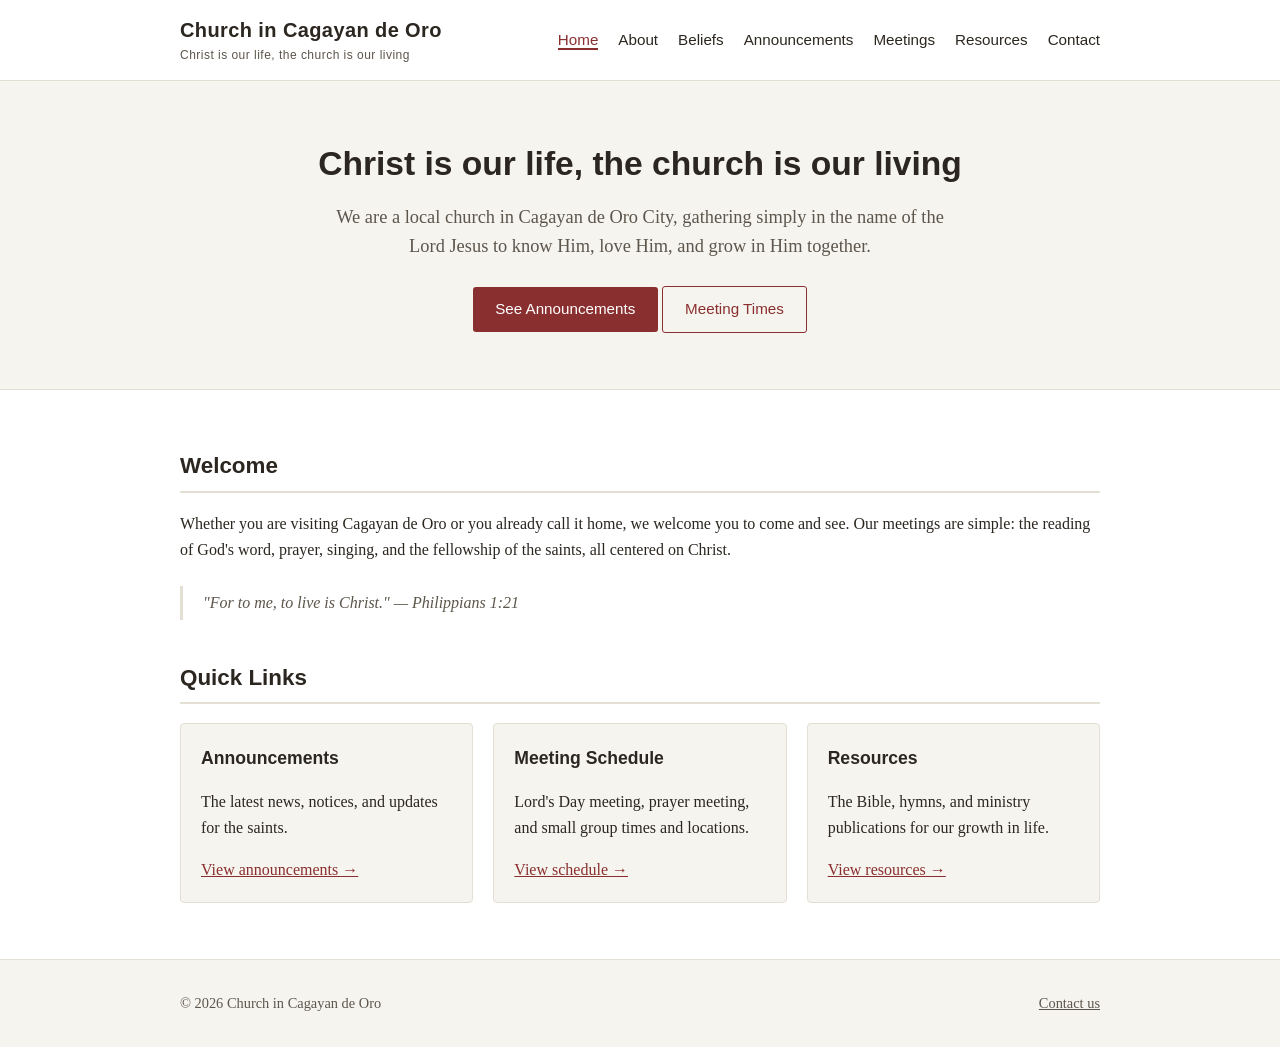
==== index.html @ a4824d1b "Initial site: home, about, beliefs, announcements, meetings, resources, contact Co-Authored-By: Clau" ====
<!DOCTYPE html>
<html lang="en">
<head>
<meta charset="UTF-8">
<meta name="viewport" content="width=device-width, initial-scale=1.0">
<title>Church in Cagayan de Oro</title>
<meta name="description" content="Church in Cagayan de Oro — Christ is our life, the church is our living. Meeting times, announcements, and resources.">
<link rel="stylesheet" href="css/style.css">
</head>
<body>

<header class="site-header">
  <div class="container">
    <a class="site-title" href="index.html">Church in Cagayan de Oro<span>Christ is our life, the church is our living</span></a>
    <nav class="main-nav" aria-label="Main">
      <ul>
        <li><a href="index.html" aria-current="page">Home</a></li>
        <li><a href="about.html">About</a></li>
        <li><a href="beliefs.html">Beliefs</a></li>
        <li><a href="announcements.html">Announcements</a></li>
        <li><a href="meetings.html">Meetings</a></li>
        <li><a href="resources.html">Resources</a></li>
        <li><a href="contact.html">Contact</a></li>
      </ul>
    </nav>
  </div>
</header>

<section class="hero">
  <div class="container">
    <h1>Christ is our life, the church is our living</h1>
    <p>We are a local church in Cagayan de Oro City, gathering simply in the name of the Lord Jesus to know Him, love Him, and grow in Him together.</p>
    <a class="button" href="announcements.html">See Announcements</a>
    <a class="button secondary" href="meetings.html">Meeting Times</a>
  </div>
</section>

<main>
  <div class="container">

    <section>
      <h2>Welcome</h2>
      <p>Whether you are visiting Cagayan de Oro or you already call it home, we welcome you to come and see. Our meetings are simple: the reading of God's word, prayer, singing, and the fellowship of the saints, all centered on Christ.</p>
      <blockquote>"For to me, to live is Christ." — Philippians 1:21</blockquote>
    </section>

    <section>
      <h2>Quick Links</h2>
      <div class="card-grid">
        <div class="card">
          <h3>Announcements</h3>
          <p>The latest news, notices, and updates for the saints.</p>
          <a href="announcements.html">View announcements &rarr;</a>
        </div>
        <div class="card">
          <h3>Meeting Schedule</h3>
          <p>Lord's Day meeting, prayer meeting, and small group times and locations.</p>
          <a href="meetings.html">View schedule &rarr;</a>
        </div>
        <div class="card">
          <h3>Resources</h3>
          <p>The Bible, hymns, and ministry publications for our growth in life.</p>
          <a href="resources.html">View resources &rarr;</a>
        </div>
      </div>
    </section>

  </div>
</main>

<footer class="site-footer">
  <div class="container">
    <div>&copy; <span id="year"></span> Church in Cagayan de Oro</div>
    <div><a href="contact.html">Contact us</a></div>
  </div>
</footer>

<script>document.getElementById('year').textContent = new Date().getFullYear();</script>
</body>
</html>
---- css/style.css ----
/* Church in Cagayan de Oro — site styles */

:root {
  --color-bg: #ffffff;
  --color-bg-alt: #f6f4ef;
  --color-text: #2b2620;
  --color-text-soft: #5c564c;
  --color-accent: #8a2f2f;
  --color-accent-dark: #6c2323;
  --color-border: #e4dfd4;
  --max-width: 960px;
  --font-body: Georgia, 'Times New Roman', serif;
  --font-heading: 'Trebuchet MS', 'Segoe UI', sans-serif;
}

* { box-sizing: border-box; }

html { scroll-behavior: smooth; }

body {
  margin: 0;
  font-family: var(--font-body);
  color: var(--color-text);
  background: var(--color-bg);
  line-height: 1.6;
}

a { color: var(--color-accent); }
a:hover { color: var(--color-accent-dark); }

img { max-width: 100%; }

.container {
  max-width: var(--max-width);
  margin: 0 auto;
  padding: 0 1.25rem;
}

/* Header / nav */

.site-header {
  border-bottom: 1px solid var(--color-border);
  background: var(--color-bg);
  position: sticky;
  top: 0;
  z-index: 10;
}

.site-header .container {
  display: flex;
  align-items: center;
  justify-content: space-between;
  padding-top: 0.9rem;
  padding-bottom: 0.9rem;
  flex-wrap: wrap;
  gap: 0.75rem;
}

.site-title {
  font-family: var(--font-heading);
  font-size: 1.25rem;
  font-weight: bold;
  color: var(--color-text);
  text-decoration: none;
  letter-spacing: 0.02em;
}

.site-title span {
  display: block;
  font-size: 0.75rem;
  font-weight: normal;
  color: var(--color-text-soft);
  letter-spacing: 0.04em;
}

nav.main-nav ul {
  list-style: none;
  display: flex;
  flex-wrap: wrap;
  gap: 1.25rem;
  margin: 0;
  padding: 0;
}

nav.main-nav a {
  text-decoration: none;
  color: var(--color-text);
  font-family: var(--font-heading);
  font-size: 0.95rem;
}

nav.main-nav a:hover,
nav.main-nav a[aria-current="page"] {
  color: var(--color-accent);
  border-bottom: 2px solid var(--color-accent);
}

/* Hero */

.hero {
  background: var(--color-bg-alt);
  border-bottom: 1px solid var(--color-border);
  padding: 3.5rem 0;
  text-align: center;
}

.hero h1 {
  font-family: var(--font-heading);
  font-size: 2.1rem;
  margin: 0 0 0.75rem;
}

.hero p {
  font-size: 1.15rem;
  color: var(--color-text-soft);
  max-width: 40rem;
  margin: 0 auto 1.5rem;
}

.button {
  display: inline-block;
  background: var(--color-accent);
  color: #fff;
  padding: 0.65rem 1.4rem;
  border-radius: 3px;
  text-decoration: none;
  font-family: var(--font-heading);
  font-size: 0.95rem;
}

.button:hover { background: var(--color-accent-dark); color: #fff; }

.button.secondary {
  background: transparent;
  color: var(--color-accent);
  border: 1px solid var(--color-accent);
}

.button.secondary:hover { background: var(--color-accent); color: #fff; }

/* Generic sections */

main { padding: 2.5rem 0 3.5rem; }

section + section { margin-top: 2.5rem; }

h1, h2, h3 {
  font-family: var(--font-heading);
  color: var(--color-text);
}

h1 { font-size: 1.9rem; }
h2 { font-size: 1.4rem; border-bottom: 2px solid var(--color-border); padding-bottom: 0.4rem; }
h3 { font-size: 1.1rem; }

.page-header {
  background: var(--color-bg-alt);
  border-bottom: 1px solid var(--color-border);
  padding: 2rem 0;
  margin-bottom: 2.5rem;
}

.page-header h1 { margin: 0; }
.page-header p { color: var(--color-text-soft); margin: 0.5rem 0 0; }

/* Cards / grid */

.card-grid {
  display: grid;
  grid-template-columns: repeat(auto-fit, minmax(220px, 1fr));
  gap: 1.25rem;
}

.card {
  border: 1px solid var(--color-border);
  border-radius: 4px;
  padding: 1.25rem;
  background: var(--color-bg-alt);
}

.card h3 { margin-top: 0; }

/* Announcements */

.announcement {
  border-left: 3px solid var(--color-accent);
  padding: 0.25rem 0 0.25rem 1rem;
  margin-bottom: 1.75rem;
}

.announcement .date {
  display: block;
  font-family: var(--font-heading);
  font-size: 0.8rem;
  text-transform: uppercase;
  letter-spacing: 0.05em;
  color: var(--color-text-soft);
  margin-bottom: 0.25rem;
}

.announcement h3 { margin: 0 0 0.4rem; }

.tag {
  display: inline-block;
  font-size: 0.7rem;
  font-family: var(--font-heading);
  text-transform: uppercase;
  letter-spacing: 0.04em;
  background: var(--color-bg-alt);
  border: 1px solid var(--color-border);
  border-radius: 3px;
  padding: 0.1rem 0.5rem;
  color: var(--color-text-soft);
  margin-left: 0.5rem;
}

/* Schedule table */

table.schedule {
  width: 100%;
  border-collapse: collapse;
}

table.schedule th, table.schedule td {
  text-align: left;
  padding: 0.6rem 0.75rem;
  border-bottom: 1px solid var(--color-border);
}

table.schedule th {
  font-family: var(--font-heading);
  font-size: 0.85rem;
  text-transform: uppercase;
  letter-spacing: 0.04em;
  color: var(--color-text-soft);
}

/* Footer */

.site-footer {
  border-top: 1px solid var(--color-border);
  background: var(--color-bg-alt);
  padding: 2rem 0;
  font-size: 0.9rem;
  color: var(--color-text-soft);
}

.site-footer .container {
  display: flex;
  justify-content: space-between;
  flex-wrap: wrap;
  gap: 1rem;
}

.site-footer a { color: var(--color-text-soft); }

blockquote {
  border-left: 3px solid var(--color-border);
  margin: 1.5rem 0;
  padding: 0.25rem 0 0.25rem 1.25rem;
  color: var(--color-text-soft);
  font-style: italic;
}

@media (max-width: 640px) {
  .site-header .container { flex-direction: column; align-items: flex-start; }
  nav.main-nav ul { gap: 0.9rem; }
}
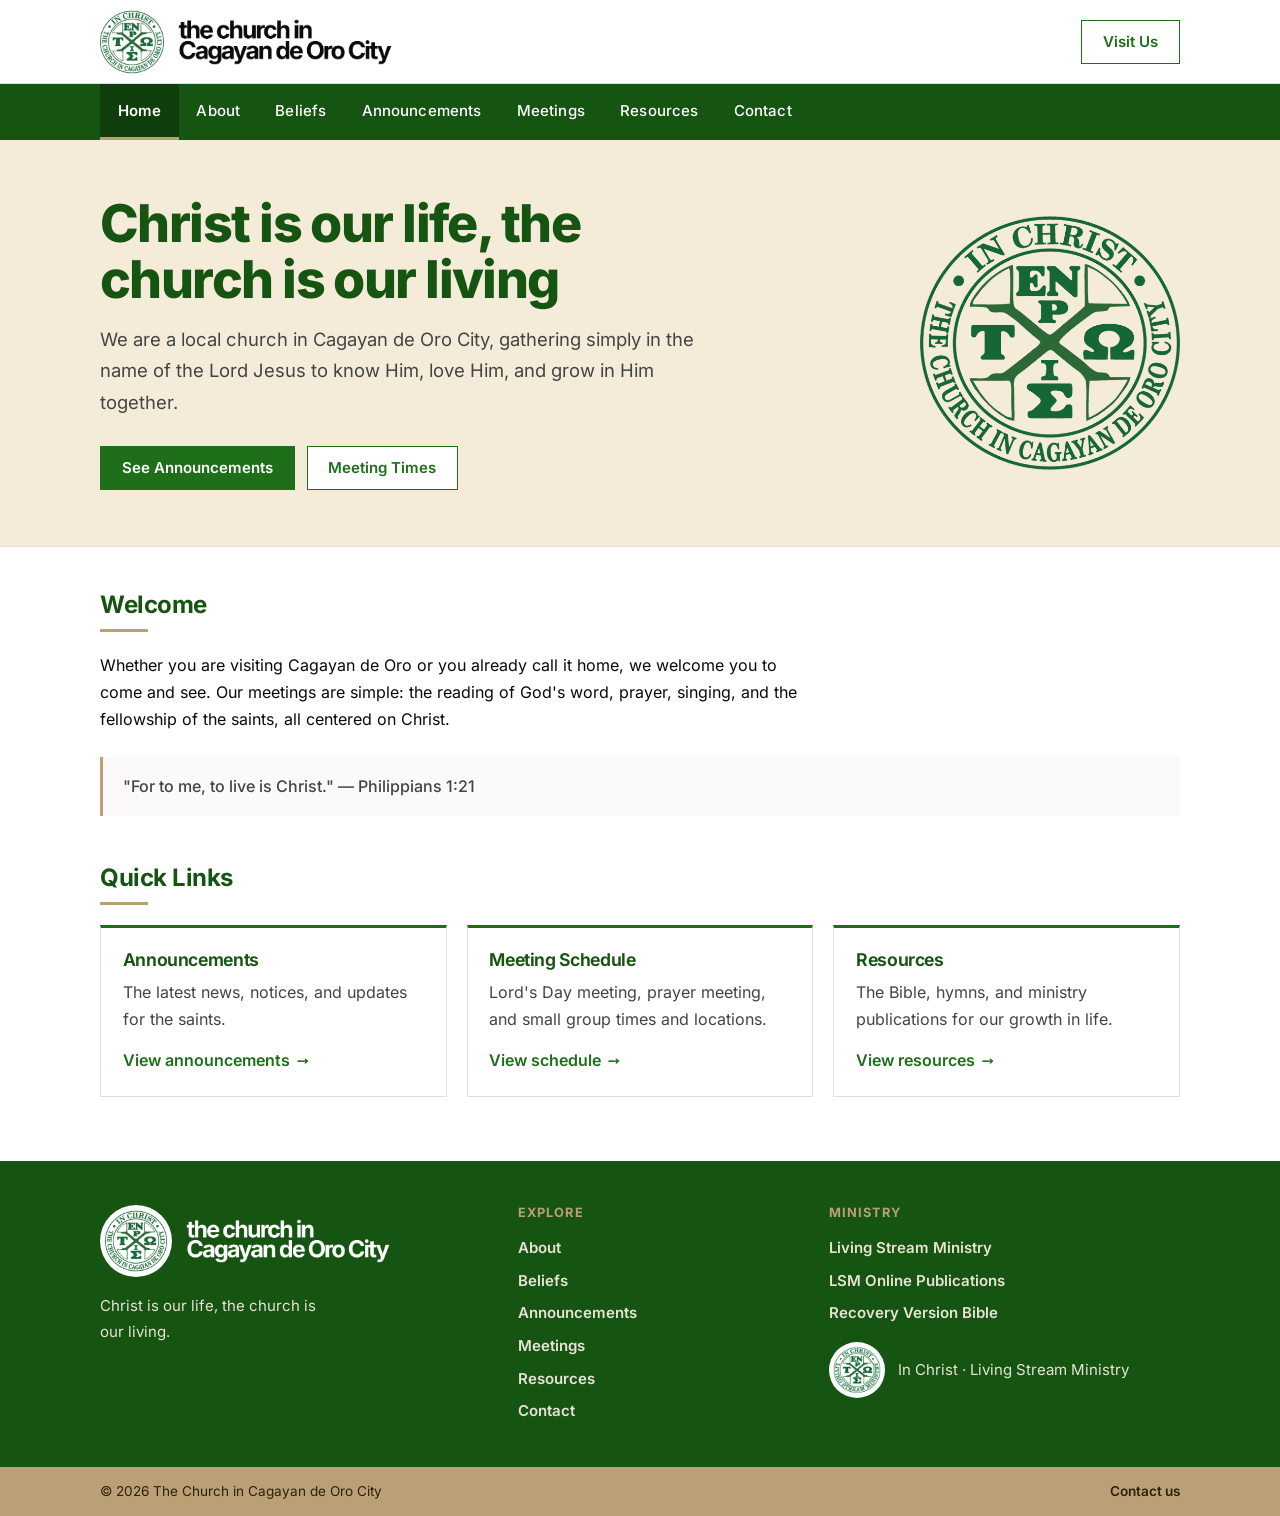
==== commit a5a7b395: "Restyle site after LSM Online Publications; add Inter and logos Apply the LSM look across all pages:" ====
--- a/index.html
+++ b/index.html
@@ -3,17 +3,35 @@
 <head>
 <meta charset="UTF-8">
 <meta name="viewport" content="width=device-width, initial-scale=1.0">
-<title>Church in Cagayan de Oro</title>
+<title>The Church in Cagayan de Oro City</title>
 <meta name="description" content="Church in Cagayan de Oro — Christ is our life, the church is our living. Meeting times, announcements, and resources.">
+<meta name="theme-color" content="#165411">
+<link rel="icon" type="image/png" sizes="48x48" href="assets/web/favicon-48.png">
+<link rel="apple-touch-icon" href="assets/web/apple-touch-icon.png">
+<link rel="preload" href="assets/fonts/inter-latin-wght-normal.woff2" as="font" type="font/woff2" crossorigin>
 <link rel="stylesheet" href="css/style.css">
+<script>document.documentElement.classList.add('js');</script>
 </head>
 <body>
 
-<header class="site-header">
+<a class="skip-link" href="#main">Skip to content</a>
+
+<header class="brand-bar">
   <div class="container">
-    <a class="site-title" href="index.html">Church in Cagayan de Oro<span>Christ is our life, the church is our living</span></a>
-    <nav class="main-nav" aria-label="Main">
-      <ul>
+    <a class="brand" href="index.html" aria-label="The church in Cagayan de Oro City — Home">
+      <img class="brand-seal" src="assets/web/seal-192.png" width="64" height="64" alt="">
+      <img class="brand-text" src="assets/web/text-logo.png" width="214" height="46" alt="the church in Cagayan de Oro City">
+    </a>
+    <a class="button inverse" href="meetings.html">Visit Us</a>
+  </div>
+</header>
+
+<nav class="main-nav" aria-label="Main">
+  <div class="container">
+    <button class="nav-toggle" type="button" aria-expanded="false" aria-controls="nav-list">
+      <span class="nav-toggle-icon" aria-hidden="true"></span> Menu
+    </button>
+    <ul id="nav-list">
         <li><a href="index.html" aria-current="page">Home</a></li>
         <li><a href="about.html">About</a></li>
         <li><a href="beliefs.html">Beliefs</a></li>
@@ -21,21 +39,25 @@
         <li><a href="meetings.html">Meetings</a></li>
         <li><a href="resources.html">Resources</a></li>
         <li><a href="contact.html">Contact</a></li>
-      </ul>
-    </nav>
+    </ul>
   </div>
-</header>
+</nav>
 
 <section class="hero">
   <div class="container">
-    <h1>Christ is our life, the church is our living</h1>
-    <p>We are a local church in Cagayan de Oro City, gathering simply in the name of the Lord Jesus to know Him, love Him, and grow in Him together.</p>
-    <a class="button" href="announcements.html">See Announcements</a>
-    <a class="button secondary" href="meetings.html">Meeting Times</a>
+    <div>
+      <h1>Christ is our life, the church is our living</h1>
+      <p>We are a local church in Cagayan de Oro City, gathering simply in the name of the Lord Jesus to know Him, love Him, and grow in Him together.</p>
+      <div class="hero-actions">
+        <a class="button" href="announcements.html">See Announcements</a>
+        <a class="button secondary" href="meetings.html">Meeting Times</a>
+      </div>
+    </div>
+    <img class="hero-seal" src="assets/web/seal-512.png" width="512" height="512" alt="" aria-hidden="true">
   </div>
 </section>
 
-<main>
+<main id="main">
   <div class="container">
 
     <section>
@@ -69,12 +91,48 @@
 </main>
 
 <footer class="site-footer">
-  <div class="container">
-    <div>&copy; <span id="year"></span> Church in Cagayan de Oro</div>
-    <div><a href="contact.html">Contact us</a></div>
+  <div class="footer-main">
+    <div class="container">
+      <div>
+        <a class="footer-brand" href="index.html" aria-label="The church in Cagayan de Oro City — Home">
+          <span class="footer-seal-badge"><img src="assets/web/seal-192.png" width="62" height="62" alt=""></span>
+          <img class="brand-text" src="assets/web/text-logo-light.png" width="205" height="44" alt="the church in Cagayan de Oro City">
+        </a>
+        <p class="footer-tagline">Christ is our life, the church is our living.</p>
+      </div>
+      <nav aria-label="Footer">
+        <h2>Explore</h2>
+        <ul class="footer-links">
+          <li><a href="about.html">About</a></li>
+          <li><a href="beliefs.html">Beliefs</a></li>
+          <li><a href="announcements.html">Announcements</a></li>
+          <li><a href="meetings.html">Meetings</a></li>
+          <li><a href="resources.html">Resources</a></li>
+          <li><a href="contact.html">Contact</a></li>
+        </ul>
+      </nav>
+      <div>
+        <h2>Ministry</h2>
+        <ul class="footer-links">
+          <li><a href="https://www.lsm.org/" target="_blank" rel="noopener">Living Stream Ministry</a></li>
+          <li><a href="https://www.ministrybooks.org/" target="_blank" rel="noopener">LSM Online Publications</a></li>
+          <li><a href="https://online.recoveryversion.bible/" target="_blank" rel="noopener">Recovery Version Bible</a></li>
+        </ul>
+        <div class="footer-lsm">
+          <span class="footer-seal-badge"><img src="assets/web/lsm-logo-128.png" width="48" height="48" alt=""></span>
+          <span>In Christ &middot; Living Stream Ministry</span>
+        </div>
+      </div>
+    </div>
+  </div>
+  <div class="footer-bar">
+    <div class="container">
+      <div>&copy; <span id="year"></span> The Church in Cagayan de Oro City</div>
+      <div><a href="contact.html">Contact us</a></div>
+    </div>
   </div>
 </footer>
 
-<script>document.getElementById('year').textContent = new Date().getFullYear();</script>
+<script src="js/site.js" defer></script>
 </body>
 </html>
--- a/css/style.css
+++ b/css/style.css
@@ -1,34 +1,108 @@
-/* Church in Cagayan de Oro — site styles */
+/* The Church in Cagayan de Oro City — site styles
+   Look & feel follows the LSM Online Publications site: white logo band,
+   deep-green navigation bar, green links/buttons, cream & tan neutrals,
+   square corners. Typeface: Inter, self-hosted (see @font-face below). */
+
+/* ---------- Fonts ---------- */
+
+/* Inter variable font, Latin subset (covers English, Filipino, and Spanish
+   characters such as ñ). Served from our own files so it looks identical on
+   every device and never depends on a third-party CDN. */
+@font-face {
+  font-family: 'Inter';
+  font-style: normal;
+  font-weight: 100 900;
+  font-display: swap;
+  src: url('../assets/fonts/inter-latin-wght-normal.woff2') format('woff2-variations'),
+       url('../assets/fonts/inter-latin-wght-normal.woff2') format('woff2');
+  unicode-range: U+0000-00FF, U+0131, U+0152-0153, U+02BB-02BC, U+02C6, U+02DA, U+02DC,
+                 U+0304, U+0308, U+0329, U+2000-206F, U+20AC, U+2122, U+2191, U+2193,
+                 U+2212, U+2215, U+FEFF, U+FFFD;
+}
+
+/* Metric-matched stand-in used until Inter finishes loading (or if it can't),
+   so text doesn't jump around when the real font swaps in. */
+@font-face {
+  font-family: 'Inter Fallback';
+  src: local('Arial'), local('Helvetica'), local('Liberation Sans');
+  size-adjust: 107.4%;
+  ascent-override: 90.2%;
+  descent-override: 22.5%;
+  line-gap-override: 0%;
+}
+
+/* ---------- Tokens ---------- */
 
 :root {
+  /* greens (from the LSM Online Publications palette) */
+  --green-900: #0f3d0c;
+  --green-800: #165411;   /* nav bar, headings, footer */
+  --green-700: #2c5530;
+  --green-600: #1f6f1a;   /* links & buttons — 6:1 on white */
+  --green-500: #2c8a25;
+  --green-400: #38bc3d;   /* highlights on dark */
+  --green-100: #d4e8d1;
+
+  /* cream & tan */
+  --cream-100: #fbfaf8;
+  --cream-200: #f4ecd8;
+  --cream-300: #e9e3d7;
+  --tan-500:   #bba075;
+  --ink-on-tan: #2b2010;
+
   --color-bg: #ffffff;
-  --color-bg-alt: #f6f4ef;
-  --color-text: #2b2620;
-  --color-text-soft: #5c564c;
-  --color-accent: #8a2f2f;
-  --color-accent-dark: #6c2323;
-  --color-border: #e4dfd4;
-  --max-width: 960px;
-  --font-body: Georgia, 'Times New Roman', serif;
-  --font-heading: 'Trebuchet MS', 'Segoe UI', sans-serif;
-}
+  --color-bg-alt: var(--cream-100);
+  --color-text: #0a0a0a;
+  --color-text-soft: #444444;
+  --color-text-muted: #666666;
+  --color-border: #e0e0e0;
+  --color-accent: var(--green-600);
+  --color-accent-dark: var(--green-800);
+
+  --max-width: 1120px;
+  --font-body: 'Inter', 'Inter Fallback', system-ui, -apple-system, 'Segoe UI', Roboto,
+               'Helvetica Neue', Arial, 'Noto Sans', sans-serif;
+  --font-heading: var(--font-body);
+
+  --shadow-md: 0 2px 8px rgba(0, 0, 0, 0.08);
+  --focus-ring: 0 0 0 3px rgba(44, 138, 37, 0.35);
+}
+
+/* ---------- Base ---------- */
 
 * { box-sizing: border-box; }
 
-html { scroll-behavior: smooth; }
+html {
+  scroll-behavior: smooth;
+  -webkit-text-size-adjust: 100%;
+  text-size-adjust: 100%;
+}
+
+@media (prefers-reduced-motion: reduce) {
+  html { scroll-behavior: auto; }
+  * { transition: none !important; }
+}
 
 body {
   margin: 0;
   font-family: var(--font-body);
+  font-size: 1rem;
+  font-optical-sizing: auto;
   color: var(--color-text);
   background: var(--color-bg);
-  line-height: 1.6;
-}
-
-a { color: var(--color-accent); }
+  line-height: 1.7;
+}
+
+a { color: var(--color-accent); text-underline-offset: 0.15em; }
 a:hover { color: var(--color-accent-dark); }
 
-img { max-width: 100%; }
+:focus-visible {
+  outline: 2px solid var(--green-500);
+  outline-offset: 2px;
+  box-shadow: var(--focus-ring);
+}
+
+img { max-width: 100%; height: auto; }
 
 .container {
   max-width: var(--max-width);
@@ -36,233 +110,427 @@
   padding: 0 1.25rem;
 }
 
-/* Header / nav */
-
-.site-header {
+.skip-link {
+  position: absolute;
+  left: 0.5rem;
+  top: -4rem;
+  z-index: 100;
+  background: var(--green-800);
+  color: #fff;
+  padding: 0.6rem 1rem;
+  font-weight: 600;
+}
+.skip-link:focus { top: 0.5rem; color: #fff; }
+
+/* ---------- Brand bar (white, scrolls away) ---------- */
+
+.brand-bar {
+  background: var(--color-bg);
   border-bottom: 1px solid var(--color-border);
-  background: var(--color-bg);
-  position: sticky;
-  top: 0;
-  z-index: 10;
-}
-
-.site-header .container {
+}
+
+.brand-bar .container {
   display: flex;
   align-items: center;
   justify-content: space-between;
-  padding-top: 0.9rem;
-  padding-bottom: 0.9rem;
-  flex-wrap: wrap;
-  gap: 0.75rem;
-}
-
-.site-title {
-  font-family: var(--font-heading);
-  font-size: 1.25rem;
-  font-weight: bold;
-  color: var(--color-text);
+  gap: 1rem;
+  padding-top: 0.6rem;
+  padding-bottom: 0.6rem;
+}
+
+.brand {
+  display: flex;
+  align-items: center;
+  gap: 0.85rem;
   text-decoration: none;
-  letter-spacing: 0.02em;
-}
-
-.site-title span {
-  display: block;
-  font-size: 0.75rem;
-  font-weight: normal;
-  color: var(--color-text-soft);
-  letter-spacing: 0.04em;
-}
-
-nav.main-nav ul {
+  min-width: 0;
+}
+
+.brand-seal { width: 64px; height: 64px; flex: none; }
+.brand-text { width: auto; height: 46px; max-width: 100%; }
+
+.brand-bar .button { flex: none; }
+
+/* ---------- Navigation bar (deep green, sticky) ---------- */
+
+.main-nav {
+  background: var(--green-800);
+  position: sticky;
+  top: 0;
+  z-index: 20;
+}
+
+.main-nav .container { position: relative; }
+
+.main-nav ul {
   list-style: none;
   display: flex;
   flex-wrap: wrap;
-  gap: 1.25rem;
   margin: 0;
   padding: 0;
 }
 
-nav.main-nav a {
+.main-nav a {
+  display: block;
+  padding: 0.85rem 1.1rem;
+  color: #fff;
+  font-size: 0.9375rem;
+  font-weight: 500;
+  letter-spacing: 0.01em;
   text-decoration: none;
-  color: var(--color-text);
-  font-family: var(--font-heading);
-  font-size: 0.95rem;
-}
-
-nav.main-nav a:hover,
-nav.main-nav a[aria-current="page"] {
-  color: var(--color-accent);
-  border-bottom: 2px solid var(--color-accent);
-}
-
-/* Hero */
+  border-bottom: 3px solid transparent;
+  transition: background-color 0.2s ease;
+}
+
+.main-nav a:hover { background: var(--green-700); color: #fff; }
+
+.main-nav a[aria-current="page"] {
+  background: var(--green-900);
+  border-bottom-color: var(--tan-500);
+  font-weight: 600;
+}
+
+.main-nav :focus-visible { outline-color: #fff; box-shadow: none; outline-offset: -3px; }
+
+.nav-toggle { display: none; }
+
+@media (max-width: 800px) {
+  .brand-bar .button { display: none; }
+  .brand-seal { width: 52px; height: 52px; }
+  .brand-text { height: 38px; }
+
+  /* Menu collapses only when JS is available to open it; without JS the
+     links simply stack and stay visible. */
+  .js .nav-toggle {
+    display: flex;
+    align-items: center;
+    gap: 0.6rem;
+    width: 100%;
+    padding: 0.8rem 0;
+    background: none;
+    border: 0;
+    color: #fff;
+    font: inherit;
+    font-weight: 600;
+    cursor: pointer;
+  }
+  .nav-toggle-icon,
+  .nav-toggle-icon::before,
+  .nav-toggle-icon::after {
+    display: block;
+    width: 20px;
+    height: 2px;
+    background: #fff;
+    content: '';
+    position: relative;
+    transition: transform 0.2s ease, background-color 0.2s ease;
+  }
+  .nav-toggle-icon::before { position: absolute; top: -6px; }
+  .nav-toggle-icon::after  { position: absolute; top: 6px; }
+  .nav-toggle[aria-expanded="true"] .nav-toggle-icon { background: transparent; }
+  .nav-toggle[aria-expanded="true"] .nav-toggle-icon::before { transform: translateY(6px) rotate(45deg); }
+  .nav-toggle[aria-expanded="true"] .nav-toggle-icon::after  { transform: translateY(-6px) rotate(-45deg); }
+
+  .main-nav ul { flex-direction: column; }
+  .main-nav a { border-bottom: 0; border-left: 3px solid transparent; padding: 0.8rem 0.5rem; }
+  .main-nav a[aria-current="page"] { border-left-color: var(--tan-500); }
+  .main-nav li + li { border-top: 1px solid rgba(255, 255, 255, 0.12); }
+
+  .js .nav-toggle[aria-expanded="false"] + ul { display: none; }
+}
+
+/* ---------- Hero (home) ---------- */
 
 .hero {
-  background: var(--color-bg-alt);
-  border-bottom: 1px solid var(--color-border);
+  background: var(--cream-200);
+  border-bottom: 1px solid var(--cream-300);
   padding: 3.5rem 0;
-  text-align: center;
+}
+
+.hero .container {
+  display: grid;
+  grid-template-columns: 1fr auto;
+  align-items: center;
+  gap: 3rem;
 }
 
 .hero h1 {
-  font-family: var(--font-heading);
-  font-size: 2.1rem;
-  margin: 0 0 0.75rem;
+  font-size: clamp(2rem, 4.6vw, 3.25rem);
+  font-weight: 800;
+  line-height: 1.08;
+  letter-spacing: -0.03em;
+  color: var(--green-800);
+  margin: 0 0 1rem;
+  max-width: 18ch;
 }
 
 .hero p {
   font-size: 1.15rem;
   color: var(--color-text-soft);
-  max-width: 40rem;
-  margin: 0 auto 1.5rem;
-}
+  max-width: 38rem;
+  margin: 0 0 1.75rem;
+}
+
+.hero-seal { width: 260px; height: 260px; }
+
+.hero-actions { display: flex; flex-wrap: wrap; gap: 0.75rem; }
+
+@media (max-width: 800px) {
+  .hero { padding: 2.25rem 0; }
+  .hero .container { grid-template-columns: 1fr; gap: 1.5rem; }
+  .hero-seal { display: none; }
+}
+
+/* ---------- Buttons ---------- */
 
 .button {
   display: inline-block;
-  background: var(--color-accent);
+  background: var(--green-600);
   color: #fff;
-  padding: 0.65rem 1.4rem;
-  border-radius: 3px;
+  padding: 0.7rem 1.3rem;
+  border: 1px solid var(--green-600);
+  border-radius: 0;
   text-decoration: none;
-  font-family: var(--font-heading);
-  font-size: 0.95rem;
-}
-
-.button:hover { background: var(--color-accent-dark); color: #fff; }
-
+  font-family: var(--font-body);
+  font-size: 0.9375rem;
+  font-weight: 600;
+  line-height: 1.3;
+  transition: background-color 0.2s ease, color 0.2s ease, border-color 0.2s ease;
+}
+
+.button:hover { background: var(--green-800); border-color: var(--green-800); color: #fff; }
+
+/* "inverse"/"secondary": white with green outline — same pattern as the LSM site */
+.button.inverse,
 .button.secondary {
-  background: transparent;
-  color: var(--color-accent);
-  border: 1px solid var(--color-accent);
-}
-
-.button.secondary:hover { background: var(--color-accent); color: #fff; }
-
-/* Generic sections */
-
-main { padding: 2.5rem 0 3.5rem; }
-
-section + section { margin-top: 2.5rem; }
+  background: #fff;
+  color: var(--green-600);
+}
+
+.button.inverse:hover,
+.button.secondary:hover { background: var(--green-600); border-color: var(--green-600); color: #fff; }
+
+/* ---------- Page layout ---------- */
+
+main { padding: 2.75rem 0 4rem; }
+
+section + section { margin-top: 3rem; }
 
 h1, h2, h3 {
   font-family: var(--font-heading);
   color: var(--color-text);
-}
-
-h1 { font-size: 1.9rem; }
-h2 { font-size: 1.4rem; border-bottom: 2px solid var(--color-border); padding-bottom: 0.4rem; }
-h3 { font-size: 1.1rem; }
+  line-height: 1.2;
+  letter-spacing: -0.02em;
+}
+
+h1 { font-size: 2rem; font-weight: 800; }
+
+h2 {
+  font-size: 1.5rem;
+  font-weight: 700;
+  color: var(--green-800);
+  margin: 0 0 1.25rem;
+}
+
+/* short tan rule under section headings */
+h2::after {
+  content: '';
+  display: block;
+  width: 3rem;
+  height: 3px;
+  margin-top: 0.55rem;
+  background: var(--tan-500);
+}
+
+h3 { font-size: 1.1rem; font-weight: 650; }
+
+main p,
+main li { max-width: 72ch; }
 
 .page-header {
-  background: var(--color-bg-alt);
-  border-bottom: 1px solid var(--color-border);
-  padding: 2rem 0;
-  margin-bottom: 2.5rem;
-}
-
-.page-header h1 { margin: 0; }
-.page-header p { color: var(--color-text-soft); margin: 0.5rem 0 0; }
-
-/* Cards / grid */
+  background: var(--cream-200);
+  border-bottom: 1px solid var(--cream-300);
+  padding: 2.25rem 0;
+  margin-bottom: 0;
+}
+
+.page-header h1 {
+  margin: 0;
+  color: var(--green-800);
+  letter-spacing: -0.03em;
+}
+
+.page-header p { color: var(--color-text-soft); margin: 0.5rem 0 0; font-size: 1.05rem; }
+
+/* ---------- Cards ---------- */
 
 .card-grid {
   display: grid;
-  grid-template-columns: repeat(auto-fit, minmax(220px, 1fr));
+  grid-template-columns: repeat(auto-fit, minmax(240px, 1fr));
   gap: 1.25rem;
 }
 
 .card {
   border: 1px solid var(--color-border);
-  border-radius: 4px;
-  padding: 1.25rem;
-  background: var(--color-bg-alt);
-}
-
-.card h3 { margin-top: 0; }
-
-/* Announcements */
+  border-top: 3px solid var(--green-600);
+  border-radius: 0;
+  padding: 1.35rem;
+  background: #fff;
+  transition: box-shadow 0.2s ease;
+}
+
+.card:hover { box-shadow: var(--shadow-md); }
+
+.card h3 { margin: 0 0 0.5rem; color: var(--green-800); }
+.card p { margin: 0 0 0.9rem; color: var(--color-text-soft); }
+.card a { font-weight: 600; text-decoration: none; }
+.card a:hover { text-decoration: underline; }
+
+/* ---------- Announcements ---------- */
 
 .announcement {
-  border-left: 3px solid var(--color-accent);
-  padding: 0.25rem 0 0.25rem 1rem;
-  margin-bottom: 1.75rem;
+  border-left: 3px solid var(--green-600);
+  padding: 0.25rem 0 0.25rem 1.25rem;
+  margin-bottom: 2rem;
 }
 
 .announcement .date {
   display: block;
-  font-family: var(--font-heading);
   font-size: 0.8rem;
+  font-weight: 600;
   text-transform: uppercase;
-  letter-spacing: 0.05em;
-  color: var(--color-text-soft);
+  letter-spacing: 0.06em;
+  color: var(--color-text-muted);
   margin-bottom: 0.25rem;
 }
 
-.announcement h3 { margin: 0 0 0.4rem; }
+.announcement h3 { margin: 0 0 0.4rem; font-size: 1.2rem; color: var(--green-800); }
+.announcement p { margin: 0; }
 
 .tag {
   display: inline-block;
+  vertical-align: middle;
   font-size: 0.7rem;
-  font-family: var(--font-heading);
+  font-weight: 600;
   text-transform: uppercase;
-  letter-spacing: 0.04em;
-  background: var(--color-bg-alt);
-  border: 1px solid var(--color-border);
-  border-radius: 3px;
-  padding: 0.1rem 0.5rem;
-  color: var(--color-text-soft);
-  margin-left: 0.5rem;
-}
-
-/* Schedule table */
+  letter-spacing: 0.06em;
+  background: var(--green-100);
+  color: var(--green-800);
+  border-radius: 0;
+  padding: 0.1rem 0.55rem;
+  margin-left: 0.6rem;
+}
+
+/* ---------- Schedule table ---------- */
+
+.table-scroll { overflow-x: auto; }
 
 table.schedule {
   width: 100%;
   border-collapse: collapse;
-}
-
-table.schedule th, table.schedule td {
+  border: 1px solid var(--color-border);
+}
+
+table.schedule th,
+table.schedule td {
   text-align: left;
-  padding: 0.6rem 0.75rem;
+  padding: 0.75rem 1rem;
   border-bottom: 1px solid var(--color-border);
 }
 
 table.schedule th {
-  font-family: var(--font-heading);
+  background: var(--cream-200);
+  font-size: 0.8rem;
+  font-weight: 700;
+  text-transform: uppercase;
+  letter-spacing: 0.06em;
+  color: var(--green-800);
+}
+
+table.schedule tbody tr:nth-child(even) td { background: var(--cream-100); }
+
+/* ---------- Quote ---------- */
+
+/* Inter is loaded upright only, so no italics here (the browser would fake them). */
+blockquote {
+  border-left: 3px solid var(--tan-500);
+  background: var(--cream-100);
+  margin: 1.5rem 0;
+  padding: 1rem 1.25rem;
+  color: var(--color-text-soft);
+  font-style: normal;
+  font-weight: 500;
+}
+
+/* ---------- Footer ---------- */
+
+.site-footer { color: var(--cream-100); font-size: 0.9375rem; }
+
+.footer-main { background: var(--green-800); padding: 2.75rem 0 2.25rem; }
+
+.footer-main .container {
+  display: grid;
+  grid-template-columns: 1.4fr 1fr 1.3fr;
+  gap: 2.5rem;
+}
+
+.footer-brand { display: flex; align-items: center; gap: 0.85rem; text-decoration: none; }
+
+.footer-seal-badge {
+  flex: none;
+  display: grid;
+  place-items: center;
+  width: 72px;
+  height: 72px;
+  background: #fff;
+  border-radius: 50%;
+}
+
+.footer-seal-badge img { width: 62px; height: 62px; }
+.footer-brand .brand-text { height: 44px; }
+
+.footer-tagline { margin: 1rem 0 0; color: var(--cream-300); max-width: 26ch; }
+
+.site-footer h2 {
+  font-size: 0.8rem;
+  font-weight: 700;
+  text-transform: uppercase;
+  letter-spacing: 0.08em;
+  color: var(--tan-500);
+  margin: 0 0 0.9rem;
+}
+.site-footer h2::after { display: none; }
+
+.footer-links { list-style: none; margin: 0; padding: 0; }
+.footer-links li { max-width: none; margin: 0 0 0.45rem; }
+
+.site-footer a { color: var(--cream-300); font-weight: 600; text-decoration: none; }
+.site-footer a:hover,
+.site-footer a:focus-visible { color: #fff; text-decoration: underline; }
+.site-footer :focus-visible { outline-color: #fff; box-shadow: none; }
+
+.footer-lsm { display: flex; align-items: center; gap: 0.85rem; margin-top: 1rem; }
+.footer-lsm .footer-seal-badge { width: 56px; height: 56px; }
+.footer-lsm .footer-seal-badge img { width: 48px; height: 48px; }
+.footer-lsm span { color: var(--cream-300); }
+
+.footer-bar {
+  background: var(--tan-500);
+  color: var(--ink-on-tan);
+  padding: 0.8rem 0;
   font-size: 0.85rem;
-  text-transform: uppercase;
-  letter-spacing: 0.04em;
-  color: var(--color-text-soft);
-}
-
-/* Footer */
-
-.site-footer {
-  border-top: 1px solid var(--color-border);
-  background: var(--color-bg-alt);
-  padding: 2rem 0;
-  font-size: 0.9rem;
-  color: var(--color-text-soft);
-}
-
-.site-footer .container {
+}
+
+.footer-bar .container {
   display: flex;
   justify-content: space-between;
   flex-wrap: wrap;
-  gap: 1rem;
-}
-
-.site-footer a { color: var(--color-text-soft); }
-
-blockquote {
-  border-left: 3px solid var(--color-border);
-  margin: 1.5rem 0;
-  padding: 0.25rem 0 0.25rem 1.25rem;
-  color: var(--color-text-soft);
-  font-style: italic;
-}
-
-@media (max-width: 640px) {
-  .site-header .container { flex-direction: column; align-items: flex-start; }
-  nav.main-nav ul { gap: 0.9rem; }
-}
+  gap: 0.5rem 1.5rem;
+}
+
+.footer-bar a { color: var(--ink-on-tan); }
+.footer-bar a:hover { color: #000; }
+
+@media (max-width: 800px) {
+  .footer-main .container { grid-template-columns: 1fr; gap: 2rem; }
+}
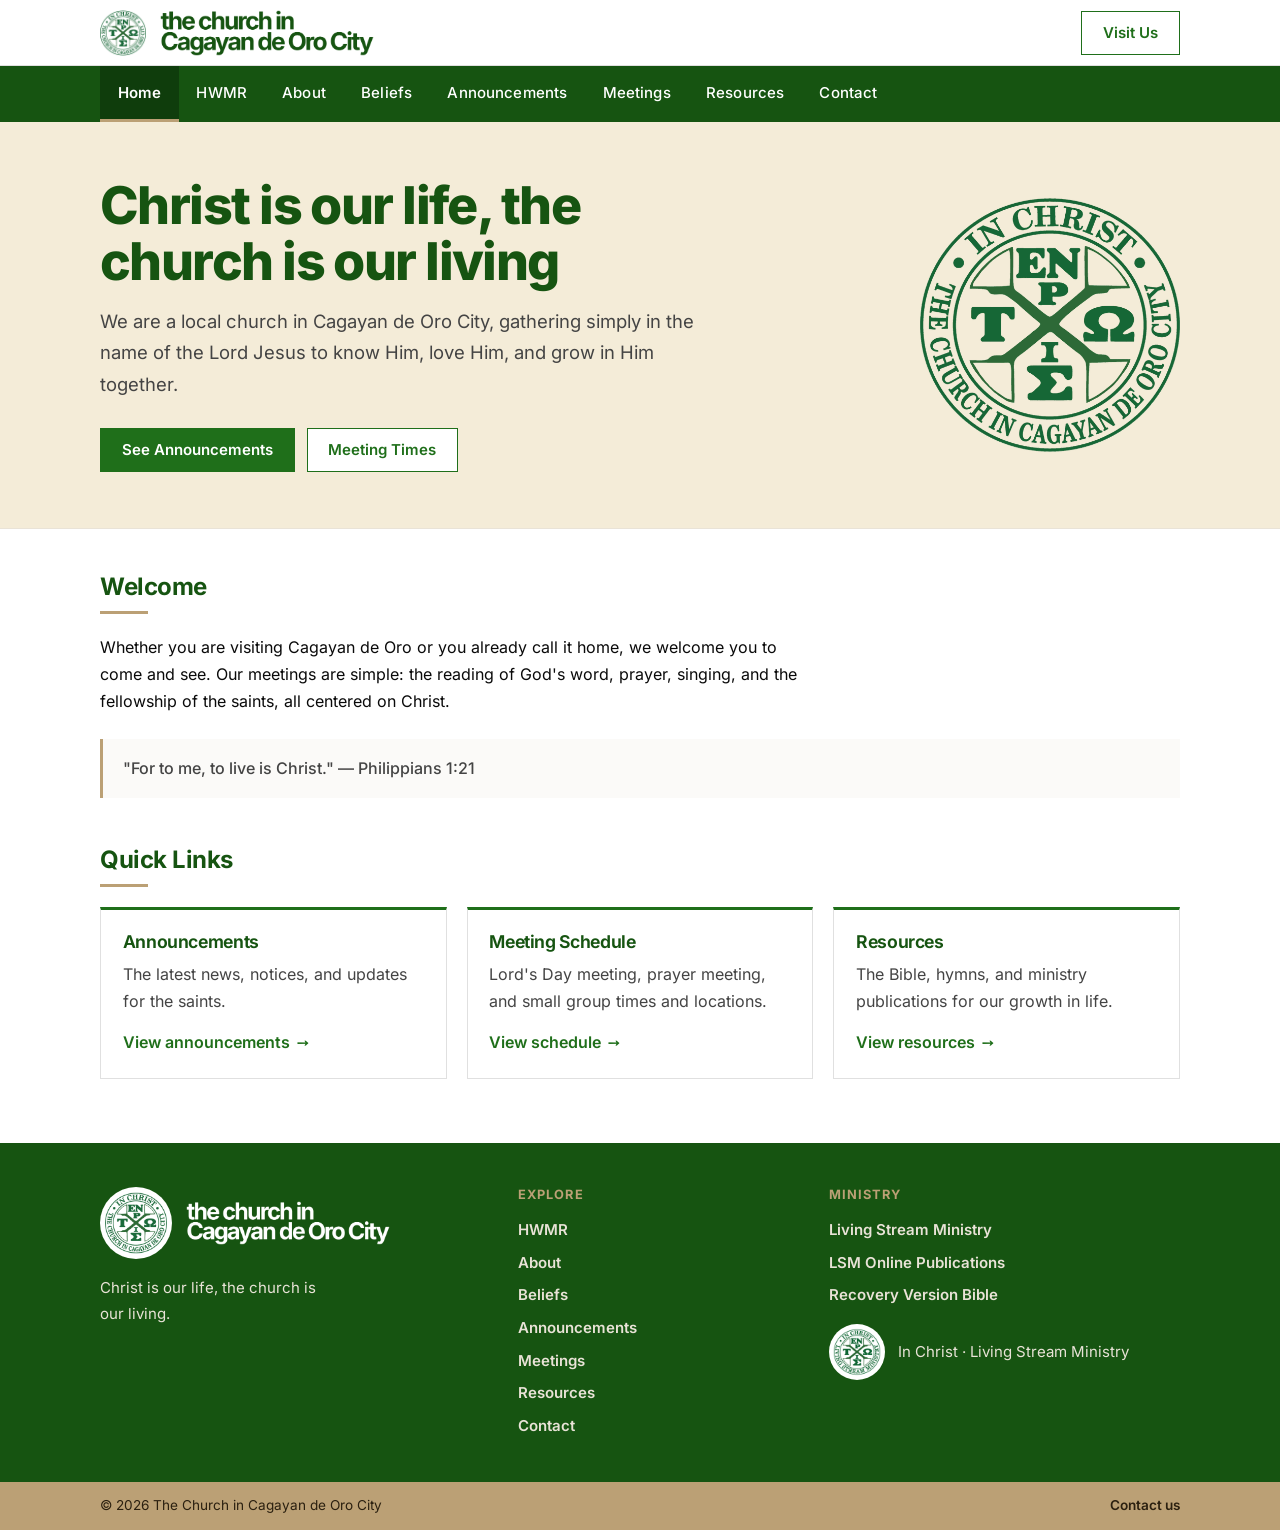
==== commit 1f175e11: "Add HWMR page with collapsible groups and weekly message tiles - New HWMR tab (after Home) and page " ====
--- a/index.html
+++ b/index.html
@@ -19,8 +19,8 @@
 <header class="brand-bar">
   <div class="container">
     <a class="brand" href="index.html" aria-label="The church in Cagayan de Oro City — Home">
-      <img class="brand-seal" src="assets/web/seal-192.png" width="64" height="64" alt="">
-      <img class="brand-text" src="assets/web/text-logo.png" width="214" height="46" alt="the church in Cagayan de Oro City">
+      <img class="brand-seal" src="assets/web/seal-192.png" width="46" height="46" alt="">
+      <img class="brand-text" src="assets/web/text-logo-green.png" width="214" height="46" alt="the church in Cagayan de Oro City">
     </a>
     <a class="button inverse" href="meetings.html">Visit Us</a>
   </div>
@@ -33,6 +33,7 @@
     </button>
     <ul id="nav-list">
         <li><a href="index.html" aria-current="page">Home</a></li>
+        <li><a href="hwmr.html">HWMR</a></li>
         <li><a href="about.html">About</a></li>
         <li><a href="beliefs.html">Beliefs</a></li>
         <li><a href="announcements.html">Announcements</a></li>
@@ -103,6 +104,7 @@
       <nav aria-label="Footer">
         <h2>Explore</h2>
         <ul class="footer-links">
+          <li><a href="hwmr.html">HWMR</a></li>
           <li><a href="about.html">About</a></li>
           <li><a href="beliefs.html">Beliefs</a></li>
           <li><a href="announcements.html">Announcements</a></li>
--- a/css/style.css
+++ b/css/style.css
@@ -146,7 +146,8 @@
   min-width: 0;
 }
 
-.brand-seal { width: 64px; height: 64px; flex: none; }
+/* seal matches the full height of the text logo beside it */
+.brand-seal { width: 46px; height: 46px; flex: none; }
 .brand-text { width: auto; height: 46px; max-width: 100%; }
 
 .brand-bar .button { flex: none; }
@@ -196,7 +197,7 @@
 
 @media (max-width: 800px) {
   .brand-bar .button { display: none; }
-  .brand-seal { width: 52px; height: 52px; }
+  .brand-seal { width: 38px; height: 38px; }
   .brand-text { height: 38px; }
 
   /* Menu collapses only when JS is available to open it; without JS the
@@ -362,6 +363,225 @@
 
 .page-header p { color: var(--color-text-soft); margin: 0.5rem 0 0; font-size: 1.05rem; }
 
+/* ---------- Long-form reading text (HWMR, etc.) ---------- */
+
+.prose {
+  max-width: 56rem;
+  font-size: 1.125rem;
+  line-height: 1.85;
+}
+
+.prose p,
+.prose li { max-width: none; }
+.prose p { margin: 0 0 1.4em; }
+
+.prose .lead {
+  font-size: 1.35rem;
+  line-height: 1.6;
+  font-weight: 500;
+  color: var(--green-800);
+}
+
+.prose > :first-child { margin-top: 0; }
+.prose h2 { margin-top: 3rem; }
+
+/* where a passage was taken from */
+.prose .source {
+  font-size: 0.9rem;
+  font-weight: 500;
+  color: var(--color-text-muted);
+}
+.prose h3 { margin: 2rem 0 0.75rem; color: var(--green-800); }
+.prose blockquote { margin: 1.75rem 0; padding: 1.25rem 1.5rem; font-weight: 400; color: var(--color-text); }
+.prose blockquote p { margin: 0; }
+.prose blockquote footer {
+  margin-top: 0.85rem;
+  font-size: 0.85rem;
+  font-weight: 600;
+  line-height: 1.5;
+  color: var(--green-800);
+}
+.prose blockquote footer::before { content: '— '; }
+
+/* ---------- Collapsible groups (native <details>, works without JS) ---------- */
+
+.group { border-bottom: 1px solid var(--color-border); }
+.group:first-of-type { border-top: 1px solid var(--color-border); }
+
+.group > summary {
+  display: flex;
+  align-items: center;
+  justify-content: space-between;
+  gap: 1rem;
+  padding: 1.1rem 0.25rem;
+  cursor: pointer;
+  list-style: none;
+}
+
+.group > summary::-webkit-details-marker { display: none; }
+
+/* chevron */
+.group > summary::after {
+  content: '';
+  flex: none;
+  width: 0.6rem;
+  height: 0.6rem;
+  border-right: 2px solid var(--green-800);
+  border-bottom: 2px solid var(--green-800);
+  transform: rotate(45deg);
+  transition: transform 0.2s ease;
+}
+
+.group[open] > summary::after { transform: rotate(-135deg); }
+
+.group > summary h2 { margin: 0; font-size: 1.35rem; }
+.group > summary h2::after { display: none; }
+.group > summary:hover h2 { color: var(--green-600); }
+
+.group-body { padding: 0.25rem 0.25rem 2rem; }
+.group-body > :not(.week-card) { max-width: 68ch; }
+
+/* ---------- Weekly messages: week card + message tiles ---------- */
+
+.week-card {
+  border: 2px solid var(--green-800);
+  background: #fff;
+  font-size: 1rem;
+  line-height: 1.6;
+}
+
+.week-head { padding: 1.25rem 1.5rem 0.25rem; }
+.week-head h3 { margin: 0; font-size: 1.7rem; font-weight: 800; color: var(--green-800); }
+
+.week-card .week-meta {
+  display: flex;
+  flex-direction: column;
+  margin: 0.4rem 0 0;
+  font-weight: 600;
+  color: var(--color-text-soft);
+}
+
+/* Tiles only make sense with JS; without it every message is simply shown below. */
+.msg-tiles { display: none; }
+
+.js .msg-tiles {
+  display: grid;
+  grid-template-columns: repeat(auto-fill, minmax(150px, 1fr));
+  gap: 0.75rem;
+  padding: 1.1rem 1.5rem 1.5rem;
+}
+
+.msg-tile {
+  display: flex;
+  flex-direction: column;
+  gap: 0.4rem;
+  min-height: 7.5rem;
+  padding: 0.8rem 0.9rem;
+  border: 2px solid var(--green-800);
+  border-radius: 0;
+  background: #fff;
+  color: var(--color-text);
+  font: inherit;
+  text-align: left;
+  cursor: pointer;
+  transition: background-color 0.2s ease, box-shadow 0.2s ease, color 0.2s ease;
+}
+
+.msg-num { font-size: 1.2rem; font-weight: 800; letter-spacing: -0.02em; color: var(--green-800); }
+
+.msg-title {
+  font-size: 0.85rem;
+  font-weight: 600;
+  line-height: 1.35;
+  display: -webkit-box;
+  -webkit-line-clamp: 4;
+  -webkit-box-orient: vertical;
+  overflow: hidden;
+}
+
+.msg-tile:hover { background: var(--cream-100); box-shadow: var(--shadow-md); }
+
+.msg-tile[aria-expanded="true"] { background: var(--green-800); color: #fff; }
+.msg-tile[aria-expanded="true"] .msg-num { color: #fff; }
+
+.msg-tile:disabled {
+  border: 2px dashed var(--color-border);
+  background: var(--cream-100);
+  color: var(--color-text-muted);
+  cursor: not-allowed;
+  box-shadow: none;
+}
+.msg-tile:disabled .msg-num { color: var(--color-text-muted); }
+
+.msg-panels { padding: 0 1.5rem 1.5rem; }
+.js .msg-panel { display: none; }
+.js .msg-panel.is-open { display: block; }
+
+.msg-panel {
+  margin-top: 1rem;
+  padding: 1.5rem;
+  background: var(--cream-100);
+  border: 1px solid var(--color-border);
+  border-top: 3px solid var(--tan-500);
+  scroll-margin-top: 4.5rem;
+}
+
+.msg-head .msg-eyebrow {
+  margin: 0;
+  font-size: 0.8rem;
+  font-weight: 700;
+  letter-spacing: 0.08em;
+  text-transform: uppercase;
+  color: var(--green-600);
+}
+
+.msg-head h4 { margin: 0.2rem 0 1.5rem; font-size: 1.45rem; font-weight: 800; color: var(--green-800); }
+
+.msg-body p { max-width: 68ch; margin: 0 0 1em; }
+
+.msg-body h5 {
+  margin: 2.25rem 0 1rem;
+  padding-bottom: 0.45rem;
+  border-bottom: 2px solid var(--tan-500);
+  font-size: 0.85rem;
+  font-weight: 700;
+  letter-spacing: 0.08em;
+  text-transform: uppercase;
+  color: var(--green-800);
+}
+.msg-body h5:first-child { margin-top: 0; }
+
+.msg-body .label { margin: 1.5rem 0 0.4rem; font-weight: 700; color: var(--green-800); }
+
+.msg-body .label.day {
+  margin-top: 1.9rem;
+  padding-left: 0.65rem;
+  border-left: 3px solid var(--tan-500);
+  font-size: 1.05rem;
+}
+
+.msg-body .verse {
+  padding-left: 1rem;
+  border-left: 3px solid var(--tan-500);
+  color: var(--color-text-soft);
+}
+
+.msg-body .op-main { margin-top: 1.5em; font-weight: 700; }
+.msg-body .op-sub { padding-left: 1.25rem; }
+.msg-body .op-sub2 { padding-left: 2.5rem; }
+
+.msg-body .topic { margin-bottom: 0.2em; font-weight: 500; }
+.msg-body .topic-note { padding-left: 1rem; font-size: 0.95rem; color: var(--color-text-muted); }
+
+.msg-panel .msg-source { margin: 2rem 0 0; font-size: 0.85rem; color: var(--color-text-muted); }
+
+@media (max-width: 800px) {
+  .week-head { padding: 1rem 1rem 0.25rem; }
+  .js .msg-tiles { grid-template-columns: repeat(2, 1fr); padding: 1rem 1rem 1.25rem; }
+  .msg-panels { padding: 0 1rem 1.25rem; }
+  .msg-panel { padding: 1.1rem; }
+}
+
 /* ---------- Cards ---------- */
 
 .card-grid {
